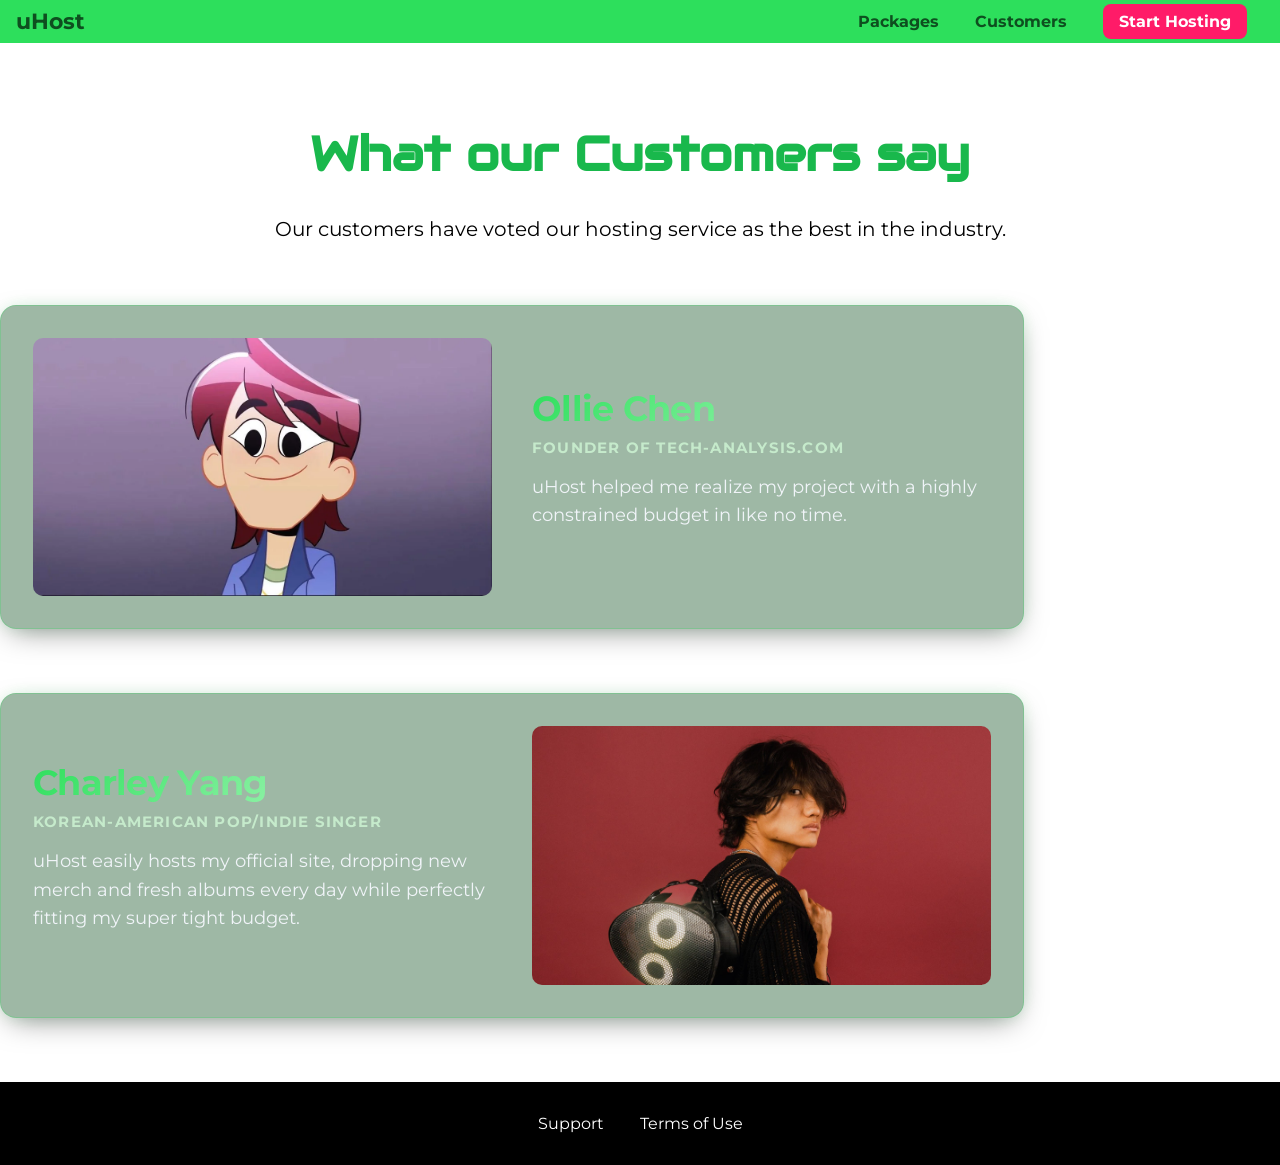
==== Intro/customers/index.html @ b8ae1202 "init" ====
<!DOCTYPE html>
<html lang="en">
<head>
    <meta charset="UTF-8">
    <meta name="viewport" content="width=device-width, initial-scale=1.0">
    <meta http-equiv="X-UA-Compatible" content="ie=edge">
    <title>uHost | Customers</title>
    <link rel="shortcut icon" href="../favicon.png">
    <link href="https://fonts.googleapis.com/css?family=Anton|Montserrat:400,700" rel="stylesheet">
    <link rel="stylesheet" href="../shared.css">
    <link rel="stylesheet" href="customers.css">
</head>

<body>
    <header class="main-header">
        <div>
            <a href="../index.html" class="main-header__brand">uHost</a>
        </div>
        <nav class="main-nav">
            <ul class="main-nav__items">
                <li class="main-nav__item">
                    <a href="../packages/index.html">Packages</a>
                </li>
                <li class="main-nav__item">
                    <a href="index.html">Customers</a>
                </li>
                <li class="main-nav__item main-nav__item--cta">
                    <a href="../start-hosting/index.html">Start Hosting</a>
                </li>
            </ul>
        </nav>
    </header>
    <main>
        <header class="header">
            <h1 class="header-title">What our Customers say</h1>
            <p class="header-description">Our customers have voted our hosting service as the best in the industry.</p>
        </header>
        <div>
            <div class="testimonial">
                <div class="testimonial__image-container">
                    <img src="../images/customer-1.jpg" alt="Ollie Chen - Customer" class="testimonial__image">
                </div>
                <div class="testimonial__info">
                    <h1 class="testimonial__name">Ollie Chen</h1>
                    <h2 class="testimonial__subtitle">Founder of <a href="https://tech-analysis.com">tech-analysis.com</a></h2>
                    <p class="testimonial__text">uHost helped me realize my project with a highly constrained budget in like no time.</p>
                </div>
            </div>
            <div class="testimonial">

                <div class="testimonial__info">
                    <h1 class="testimonial__name">Charley Yang</h1>
                    <h2 class="testimonial__subtitle">Korean-American Pop/Indie Singer</h2>
                    <p class="testimonial__text">uHost easily hosts my official site, dropping new merch and fresh albums every day while perfectly fitting my super tight budget.</p>
                </div>
                <div class="testimonial__image-container">
                    <img src="../images/customer-2.jpg" alt="Charley Yang - Customer" class="testimonial__image">
                </div>
            </div>
        </div>
    </main>
    <footer class="main-footer">
        <nav>
            <ul class="main-footer__links">
                <li class="main-footer__link">
                    <a href="#">Support</a>
                </li>
                <li class="main-footer__link">
                    <a href="#">Terms of Use</a>
                </li>
            </ul>
        </nav>
    </footer>
    <script src="../shared.js"></script>
</body>

</html>
---- Intro/shared.css ----
@import url('https://fonts.googleapis.com/css2?family=Audiowide&family=Montserrat:ital,wght@0,100..900;1,100..900&family=Orbitron:wght@400..900&display=swap');

* {
    box-sizing: border-box;
}

body {
    font-family: 'Montserrat', sans-serif;
    margin: 0;
}

.f-orbitron {
    font-family: 'Orbitron', sans-serif;
}

.f-audiowide {
    font-family: 'Audiowide', sans-serif;
}

.header {
    background-color:#fff;
    text-align: center;
}

.header-title {
    color: #19b84c;
    font-family: 'Audiowide', sans-serif;
    font-size: 48px;
}

.header-description {
    font-size: 20px;
    margin: 20px;
}


.main-header {
    width: 100%;
    background: #2ddf5c;
    padding: 8px 16px;
    position: sticky;
    top: 0;
    z-index: 1000;
}

.main-header > div {
    display: inline-block;
    vertical-align: middle;
}

.main-header__brand {
    color: #0e4f1f;
    text-decoration: none;
    font-weight: bold;
    font-size: 22px;
}

.main-nav {
    display: inline-block;
    text-align: right;
    width: calc(100% - 74px);
    vertical-align: middle;
}

.main-nav__items {
    margin: 0;
    padding: 0;
    list-style: none;
}

.main-nav__item {
    display: inline-block;
    margin: 0 16px;
}

.main-nav__item a {
    text-decoration: none;
    color: #0e4f1f;
    font-weight: bold;
    padding: 3px 0;
    transition: all 0.5s ease;
}

.main-nav__item a:hover,
.main-nav__item a:active {
    color: #fff;
    border-bottom: 5px solid #fff;
}

.main-nav__item--cta a {
    color: #fff;
    background: #ff1b68;
    padding: 8px 16px;
    border-radius: 8px;
}

.main-nav__item--cta a:hover,
.main-nav__item--cta a:active {
    color: #ff1b68;
    background: #fff;
    border: none;
}

.main-footer {
    background: black;
    padding: 32px;
    margin-top: 48px;
}

.main-footer__links {
    list-style: none;
    margin: 0;
    padding: 0;
    text-align: center;
}

.main-footer__link {
    display: inline-block;
    margin: 0 16px;
}

.main-footer__link a {
    color: #fff;
    text-decoration: none;
}

.main-footer__link a:hover,
.main-footer__link a:active {
    color: #ccc;
}

.button {
    background: #0e4f1f;
    color: #fff;
    font: inherit;
    border: none;
    padding: 8px;
    border-radius: 8px;
    font-weight: bold;
    text-decoration: none;
    cursor: pointer;
    transition: all 0.5s ease;
}

.button:hover,
.button:active {
    background: #fff;
    color: #0e4f1f;
}

.button:focus {
    outline: none;
}
---- Intro/customers/customers.css ----
:root {
  --bg-glass: rgba(14, 79, 31, 0.4);
  --border-glow: rgba(45, 223, 92, 0.25);
  --accent-main: #2ddf5c;
  --accent-dark: #0e4f1f;
  --accent-light: #d5ffdc;
  --text-main: #f0f4f8;
  --text-muted: rgba(213, 255, 220, 0.7);
  --radius-card: 16px;
}

.header {
  margin-block-start: 5rem;
  margin-bottom: 4rem;
}

.testimonial__list {
  width: min(90%, 1100px);
  margin-inline: auto;
  display: flex;
  flex-direction: column;
  gap: 3rem;
}

.testimonial {
  display: flex;
  align-items: center;
  justify-self: center;
  gap: 2.5rem;
  padding: 2rem;
  overflow: hidden;
  width: 80%;
  margin-bottom: 4rem;
  background: var(--bg-glass);
  backdrop-filter: blur(12px);
  -webkit-backdrop-filter: blur(12px);
  border: 1px solid var(--border-glow);
  border-radius: var(--radius-card);
  box-shadow: 0 10px 30px -10px rgba(0, 0, 0, 0.5), 0 0 20px -5px rgba(45, 223, 92, 0.2);
  transition: transform 0.5s cubic-bezier(0.16, 1, 0.3, 1),  box-shadow 0.3s ease,  border-color 0.3s ease;
}

.testimonial:hover {
  transform: translateY(-4px);
  border-color: rgba(45, 223, 92, 0.6);
  box-shadow: 0 20px 40px -15px rgba(0, 0, 0, 0.7), 0 0 30px rgba(45, 223, 92, 0.35);
}

.testimonial__image-container {
  flex: 1 1 50%;
  max-width: 580px;
  border-radius: calc(var(--radius-card) - 6px);
  overflow: hidden;
}

.testimonial__image {
  width: 100%;
  height: 100%;
  object-fit: cover;
  display: block;
  transition: transform 0.5s cubic-bezier(0.16, 1, 0.3, 1);
}

.testimonial:hover .testimonial__image {
  transform: scale(1.15);
}

.testimonial__info {
  flex: 1 1 50%;
  display: flex;
  flex-direction: column;
  gap: 0.5rem;
}

.testimonial__name {
  margin: 0;
  font-size: clamp(1.6rem, 3vw, 2.2rem);
  font-weight: 700;
  letter-spacing: -0.02em;
  background: linear-gradient(135deg, var(--accent-main) 0%, var(--accent-light) 100%);
  -webkit-background-clip: text;
  -webkit-text-fill-color: transparent;
}

.testimonial__subtitle {
  margin: 0;
  font-size: 0.95rem;
  color: var(--text-muted);
  text-transform: uppercase;
  letter-spacing: 0.08em;
}

.testimonial__subtitle a {
  color: inherit;
  text-decoration: none;
  transition: color 0.5s ease;
}

.testimonial__subtitle a:hover {
  color: var(--accent-main);
}

.testimonial__text {
  margin-top: 0.5rem;
  color: var(--text-main);
  font-size: 1.1rem;
  line-height: 1.6;
}
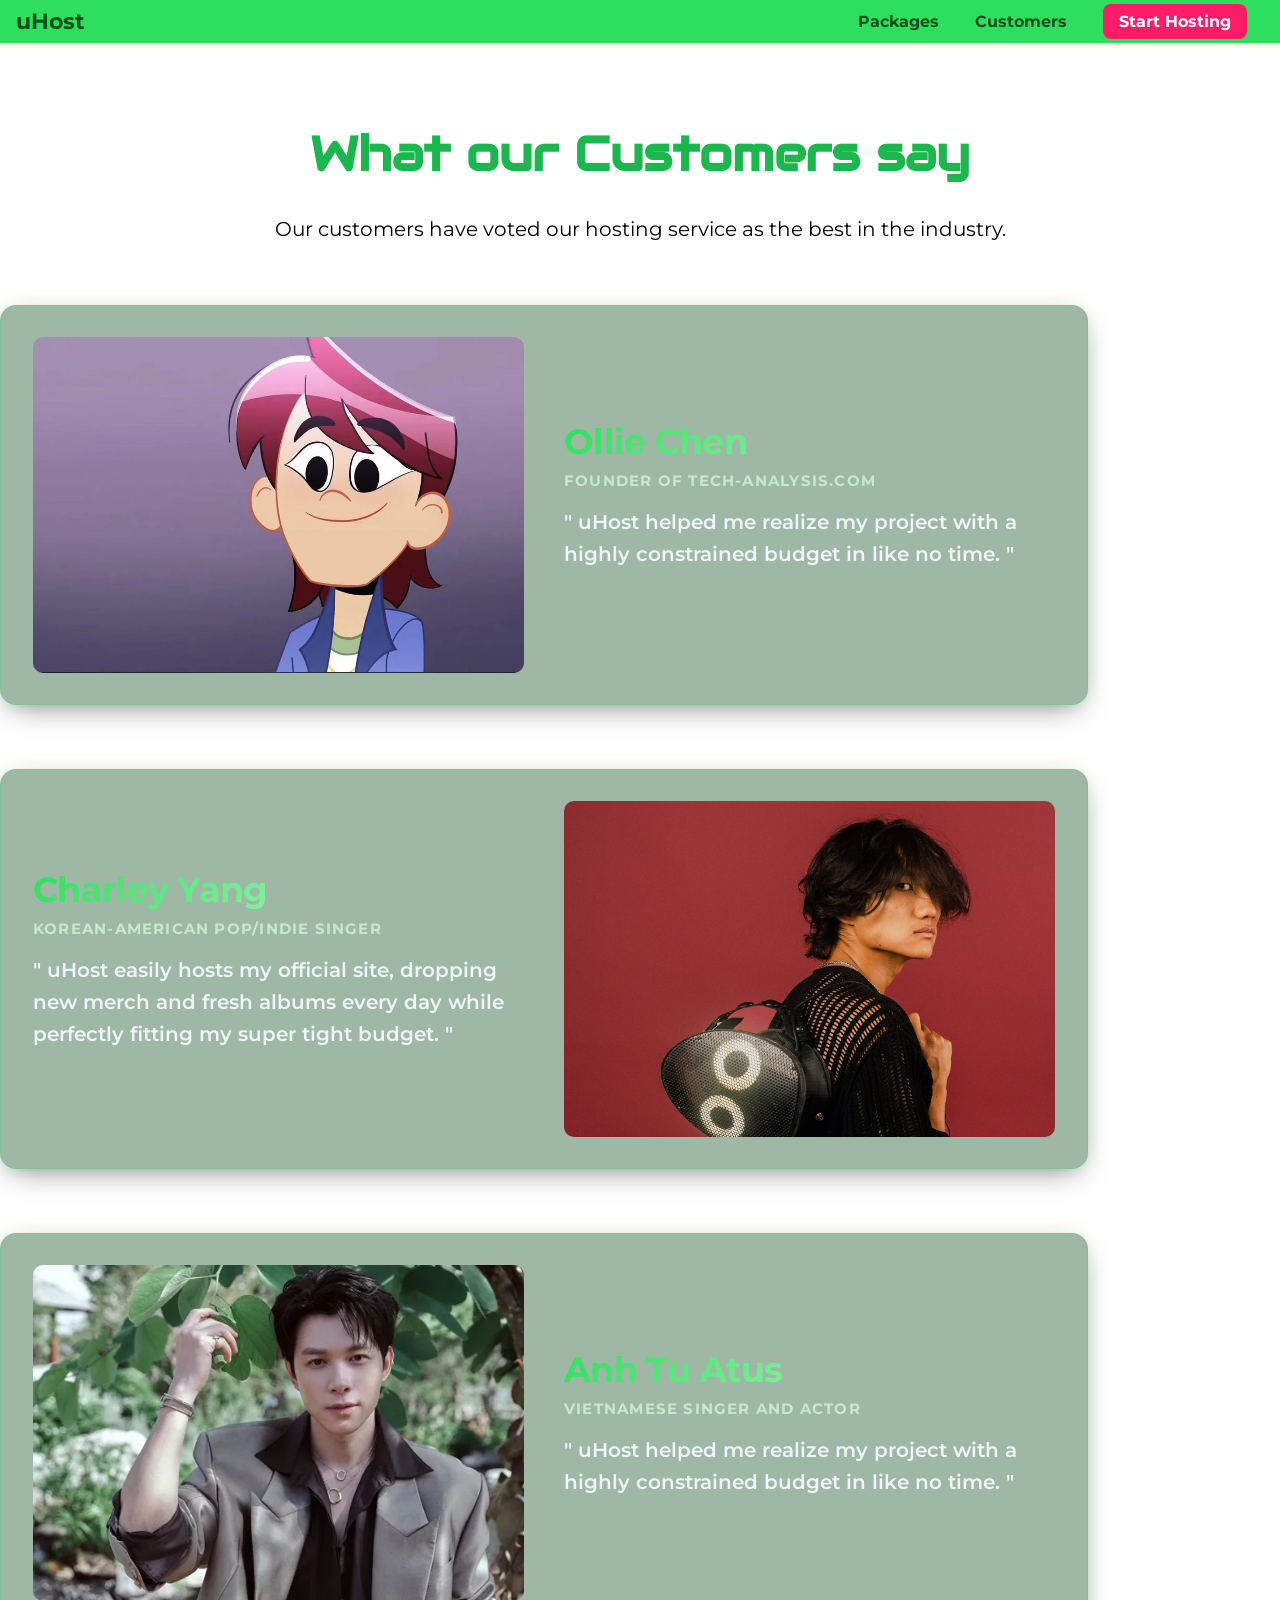
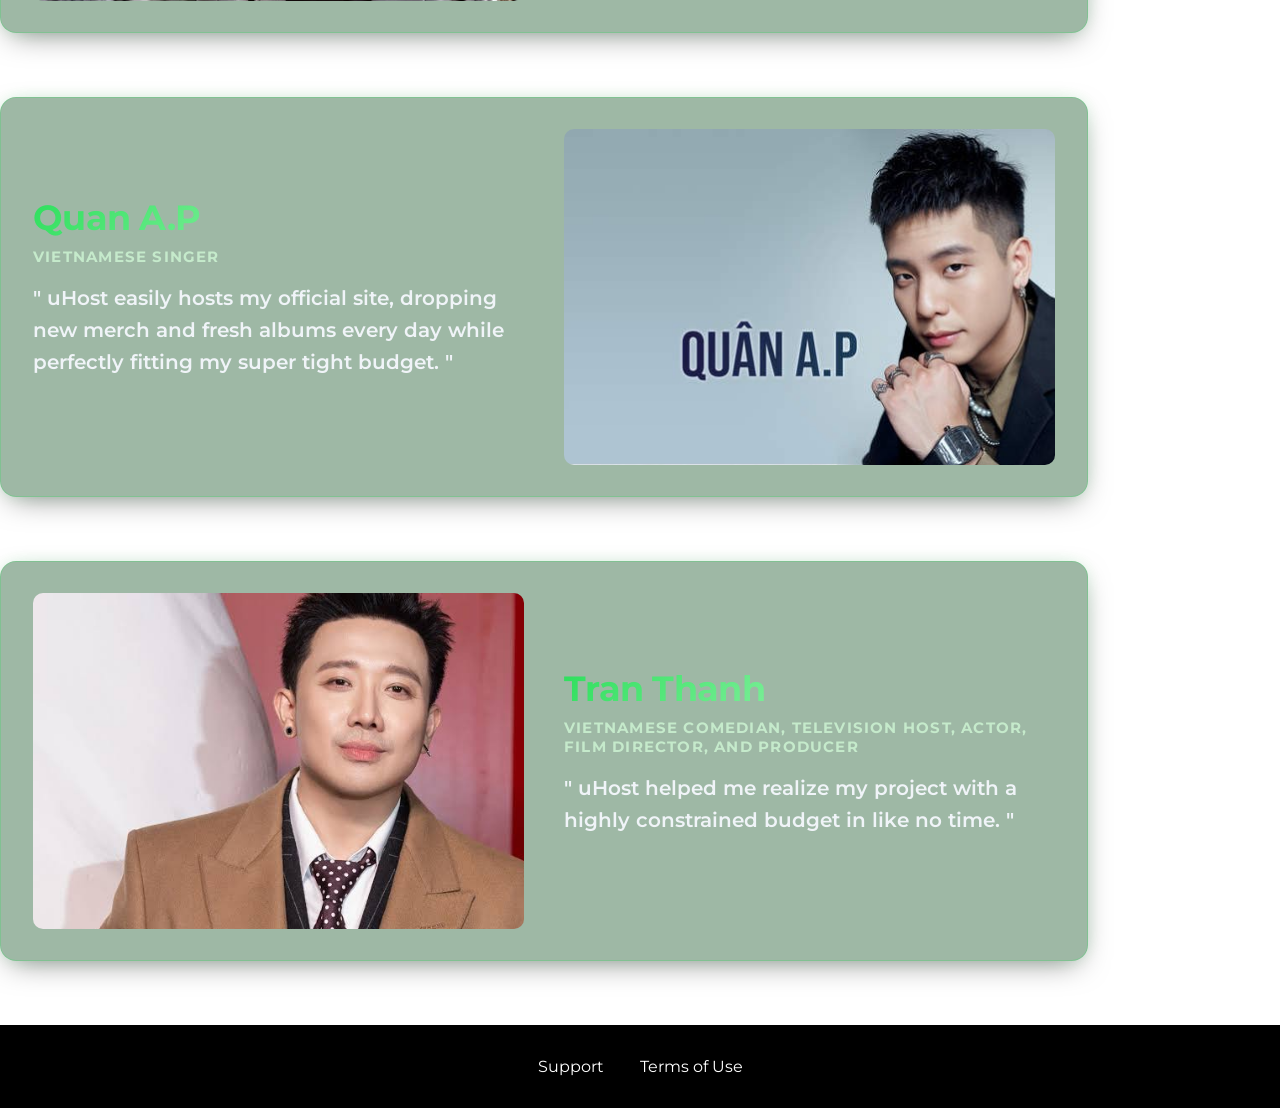
==== commit 997701f8: "init" ====
--- a/Intro/customers/index.html
+++ b/Intro/customers/index.html
@@ -5,7 +5,7 @@
     <meta name="viewport" content="width=device-width, initial-scale=1.0">
     <meta http-equiv="X-UA-Compatible" content="ie=edge">
     <title>uHost | Customers</title>
-    <link rel="shortcut icon" href="../favicon.png">
+    <link rel="shortcut icon" href="../images/favicon.ico">
     <link href="https://fonts.googleapis.com/css?family=Anton|Montserrat:400,700" rel="stylesheet">
     <link rel="stylesheet" href="../shared.css">
     <link rel="stylesheet" href="customers.css">
@@ -21,7 +21,7 @@
                 <li class="main-nav__item">
                     <a href="../packages/index.html">Packages</a>
                 </li>
-                <li class="main-nav__item">
+                <li class="main-nav__item active">
                     <a href="index.html">Customers</a>
                 </li>
                 <li class="main-nav__item main-nav__item--cta">
@@ -42,19 +42,48 @@
                 </div>
                 <div class="testimonial__info">
                     <h1 class="testimonial__name">Ollie Chen</h1>
-                    <h2 class="testimonial__subtitle">Founder of <a href="https://tech-analysis.com">tech-analysis.com</a></h2>
-                    <p class="testimonial__text">uHost helped me realize my project with a highly constrained budget in like no time.</p>
+                    <h2 class="testimonial__subtitle">Founder of <a href="https://tech-analysis.com" target="_blank">tech-analysis.com</a></h2>
+                    <p class="testimonial__text">" uHost helped me realize my project with a highly constrained budget in like no time. "</p>
                 </div>
             </div>
             <div class="testimonial">
-
                 <div class="testimonial__info">
                     <h1 class="testimonial__name">Charley Yang</h1>
                     <h2 class="testimonial__subtitle">Korean-American Pop/Indie Singer</h2>
-                    <p class="testimonial__text">uHost easily hosts my official site, dropping new merch and fresh albums every day while perfectly fitting my super tight budget.</p>
+                    <p class="testimonial__text">" uHost easily hosts my official site, dropping new merch and fresh albums every day while perfectly fitting my super tight budget. "</p>
                 </div>
                 <div class="testimonial__image-container">
                     <img src="../images/customer-2.jpg" alt="Charley Yang - Customer" class="testimonial__image">
+                </div>
+            </div>
+            <div class="testimonial">
+                <div class="testimonial__image-container">
+                    <img src="../images/customer-3.jpg" alt="Anh Tu Atus - Customer" class="testimonial__image">
+                </div>
+                <div class="testimonial__info">
+                    <h1 class="testimonial__name">Anh Tu Atus</h1>
+                    <h2 class="testimonial__subtitle">Vietnamese Singer and Actor</h2>
+                    <p class="testimonial__text">" uHost helped me realize my project with a highly constrained budget in like no time. "</p>
+                </div>
+            </div>
+            <div class="testimonial">
+                <div class="testimonial__info">
+                    <h1 class="testimonial__name">Quan A.P</h1>
+                    <h2 class="testimonial__subtitle">Vietnamese Singer</h2>
+                    <p class="testimonial__text">" uHost easily hosts my official site, dropping new merch and fresh albums every day while perfectly fitting my super tight budget. "</p>
+                </div>
+                <div class="testimonial__image-container">
+                    <img src="../images/customer-4.jpg" alt="Quan A.P - Customer" class="testimonial__image">
+                </div>
+            </div>
+            <div class="testimonial">
+                <div class="testimonial__image-container">
+                    <img src="../images/customer-5.jpg" alt="Tran Thanh - Customer" class="testimonial__image">
+                </div>
+                <div class="testimonial__info">
+                    <h1 class="testimonial__name">Tran Thanh</h1>
+                    <h2 class="testimonial__subtitle">Vietnamese Comedian, Television Host, Actor, Film Director, and Producer</h2>
+                    <p class="testimonial__text">" uHost helped me realize my project with a highly constrained budget in like no time. "</p>
                 </div>
             </div>
         </div>
--- a/Intro/shared.css
+++ b/Intro/shared.css
@@ -84,7 +84,7 @@
 .main-nav__item a:hover,
 .main-nav__item a:active {
     color: #fff;
-    border-bottom: 5px solid #fff;
+    border-bottom: 2px solid #fff;
 }
 
 .main-nav__item--cta a {
--- a/Intro/customers/customers.css
+++ b/Intro/customers/customers.css
@@ -29,7 +29,8 @@
   gap: 2.5rem;
   padding: 2rem;
   overflow: hidden;
-  width: 80%;
+  width: 85%;
+  height: 25rem;
   margin-bottom: 4rem;
   background: var(--bg-glass);
   backdrop-filter: blur(12px);
@@ -54,8 +55,8 @@
 }
 
 .testimonial__image {
-  width: 100%;
-  height: 100%;
+  width: 37rem;
+  height: 21rem;
   object-fit: cover;
   display: block;
   transition: transform 0.5s cubic-bezier(0.16, 1, 0.3, 1);
@@ -103,6 +104,7 @@
 .testimonial__text {
   margin-top: 0.5rem;
   color: var(--text-main);
-  font-size: 1.1rem;
+  font-size: 1.25rem;
+  font-weight: 600;
   line-height: 1.6;
 }
